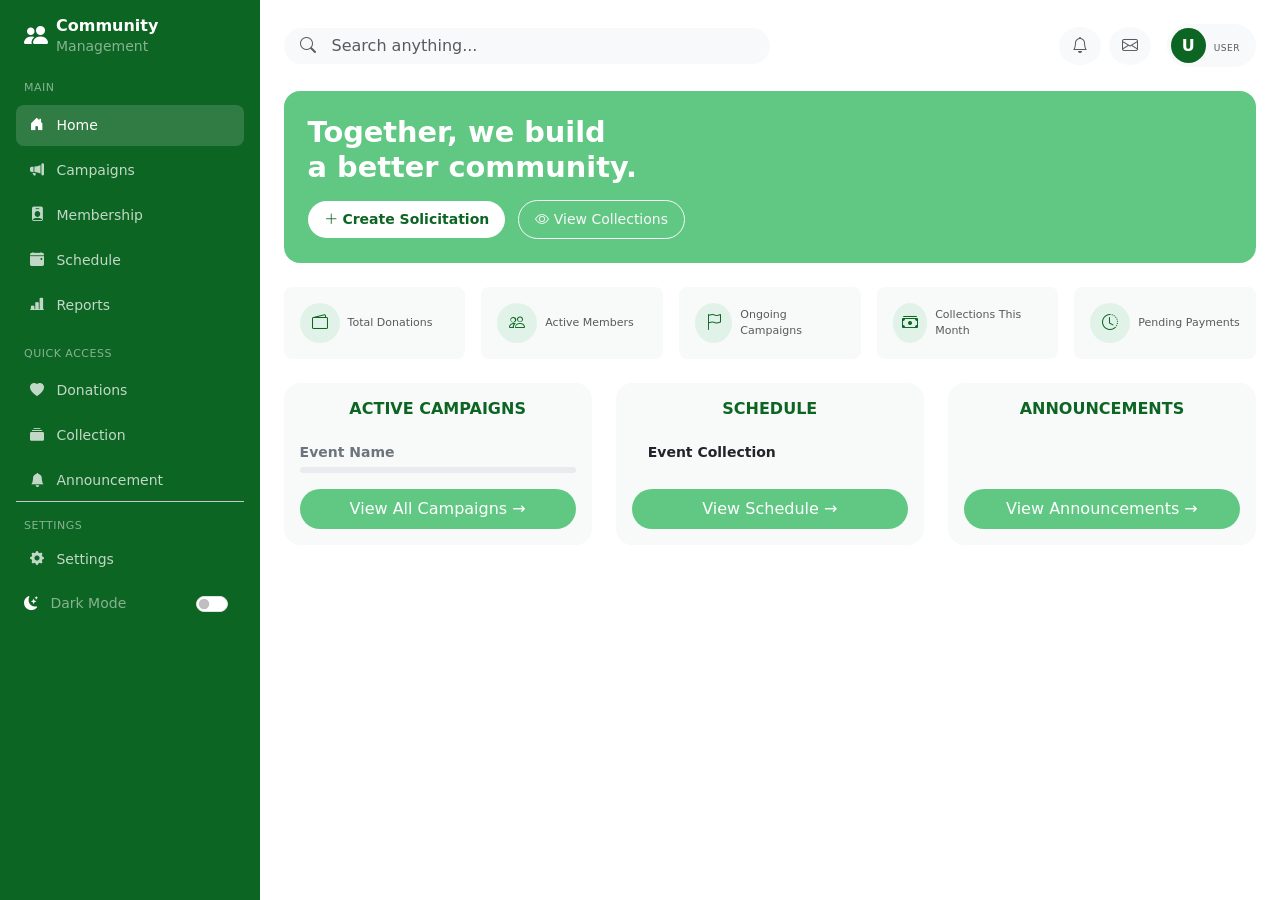
==== index.html @ d24cf19b "Add index.html and index.css" ====
<!DOCTYPE html>
<html lang="en">
<head>
    <meta charset="UTF-8">
    <meta name="viewport" content="width=device-width, initial-scale=1.0">
    <title>Community Management Dashboard</title>
    <link href="https://cdn.jsdelivr.net/npm/bootstrap@5.3.0/dist/css/bootstrap.min.css" rel="stylesheet">
    <link href="https://cdn.jsdelivr.net/npm/bootstrap-icons@1.11.0/font/bootstrap-icons.css" rel="stylesheet">
    <link rel="stylesheet" href="index.css">
</head>
<body>

    <div class="d-flex">
        <aside class="sidebar p-3 text-white">
            <div class="sidebar-logo d-flex align-items-center mb-4 px-2">
                <i class="bi bi-people-fill me-2 fs-4"></i>
                <span class="fw-bold lh-sm">Community <br><small class="fw-normal text-white-50">Management</small></span>
            </div>
            
            <nav class="nav flex-column gap-1">
                <span class="text-uppercase text-white-50 small px-2 mb-1" style="font-size: 11px; letter-spacing: 0.5px;">Main</span>
                <a class="nav-link active" href="#"><i class="bi bi-house-door-fill me-2"></i> Home</a>
                <a class="nav-link" href="#"><i class="bi bi-megaphone-fill me-2"></i> Campaigns</a>
                <a class="nav-link" href="#"><i class="bi bi-person-badge-fill me-2"></i> Membership</a>
                <a class="nav-link" href="#"><i class="bi bi-calendar-event-fill me-2"></i> Schedule</a>
                <a class="nav-link" href="#"><i class="bi bi-bar-chart-line-fill me-2"></i> Reports</a>
                
                <span class="text-uppercase text-white-50 small px-2 mt-3 mb-1" style="font-size: 11px; letter-spacing: 0.5px;">Quick Access</span>
                <a class="nav-link" href="#"><i class="bi bi-heart-fill me-2"></i> Donations</a>
                <a class="nav-link" href="#"><i class="bi bi-collection-fill me-2"></i> Collection</a>
                <a class="nav-link" href="#"><i class="bi bi-bell-fill me-2"></i> Announcement</a>
            </nav>
            <div class="sidebar-footer pt-3 border-top border-secondary-subtle">
                <span class="text-uppercase text-white-50 small px-2 mb-1 d-block" style="font-size: 11px; letter-spacing: 0.5px;">Settings</span>
                
                <a class="nav-link mb-2" href="#"><i class="bi bi-gear-fill me-2"></i> Settings</a>
                
                <div class="d-flex align-items-center justify-content-between px-2 py-1 text-white-50 rounded">
                    <span class="small"><i class="bi bi-moon-stars-fill me-2 text-white"></i> Dark Mode</span>
                    <div class="form-check form-switch mb-0">
                        <input class="form-check-input" type="checkbox" role="switch" id="darkModeToggle">
                    </div>
        </aside>

        <main class="main-content flex-grow-1 p-4">
            
            <header class="d-flex justify-content-between align-items-center mb-4">
                <div class="search-bar position-relative w-50">
                    <i class="bi bi-search position-absolute top-50 start-0 translate-middle-y ms-3 text-muted"></i>
                    <input type="text" class="form-control ps-5 rounded-pill bg-light border-0" placeholder="Search anything...">
                </div>
                <div class="d-flex align-items-center gap-2">
                    
                    <button class="btn btn-light rounded-circle text-muted position-relative">
                        <i class="bi bi-bell"></i>
                        <span id="bell-badge-count" class="position-absolute top-0 start-100 translate-middle badge rounded-pill bg-danger d-none">
                            0
                        </span>
                    </button>
                    
                    <button class="btn btn-light rounded-circle text-muted position-relative me-2">
                        <i class="bi bi-envelope"></i>
                        <span id="envelope-badge-count" class="position-absolute top-0 start-100 translate-middle badge rounded-pill bg-danger d-none">
                            0
                        </span>
                    </button>
                    
                    <div class="user-profile d-flex align-items-center bg-light p-1 pe-3 rounded-pill">
                        
                        <div id="user-avatar-initial" class="user-avatar text-white rounded-circle d-flex align-items-center justify-content-center me-2 fw-bold">U</div>
                        
                        <div>
                            <div id="user-display-name" class="fw-bold lh-1 small text-dark"></div>
                            
                            <small id="user-display-role" class="text-muted text-uppercase" style="font-size: 9px; letter-spacing: 0.5px;">User</small>
                        </div>
                    </div>
                </div>
            </header>

            <section class="hero-banner text-white p-4 rounded-4 mb-4 position-relative">
                <div class="col-md-7 position-relative z-1">
                    <h2 class="fw-bold mb-3 display-6" style="font-size: 1.8rem;">Together, we build <br>a better community.</h2>
                    <button class="btn btn-action-light fw-bold me-2 btn-sm rounded-pill px-3 py-2"><i class="bi bi-plus-lg"></i> Create Solicitation</button>
                    <button class="btn btn-outline-light btn-sm rounded-pill px-3 py-2"><i class="bi bi-eye"></i> View Collections</button>
                </div>
            </section>

            <section class="row row-cols-1 row-cols-sm-2 row-cols-md-3 row-cols-lg-5 g-3 mb-4">
                <div class="col">
                    <div class="card stat-card p-3 border-0 rounded-3">
                        <div class="d-flex align-items-center gap-2">
                            <div class="stat-icon rounded-circle"><i class="bi bi-wallet2"></i></div>
                            <div>
                                <small class="text-muted d-block" style="font-size: 11px;">Total Donations</small>
                                <span class="fw-bold text-dark"></span>
                            </div>
                        </div>
                    </div>
                </div>
                <div class="col">
                    <div class="card stat-card p-3 border-0 rounded-3">
                        <div class="d-flex align-items-center gap-2">
                            <div class="stat-icon rounded-circle"><i class="bi bi-people"></i></div>
                            <div>
                                <small class="text-muted d-block" style="font-size: 11px;">Active Members</small>
                                <span id="stat-active-members" class="fw-bold text-dark"></span>
                            </div>
                        </div>
                    </div>
                </div>
                <div class="col">
                    <div class="card stat-card p-3 border-0 rounded-3">
                        <div class="d-flex align-items-center gap-2">
                            <div class="stat-icon rounded-circle"><i class="bi bi-flag"></i></div>
                            <div>
                                <small class="text-muted d-block" style="font-size: 11px;">Ongoing Campaigns</small>
                                <span id="stat-ongoing-campaign" class="fw-bold text-dark"></span>
                            </div>
                        </div>
                    </div>
                </div>
                <div class="col">
                    <div class="card stat-card p-3 border-0 rounded-3">
                        <div class="d-flex align-items-center gap-2">
                            <div class="stat-icon rounded-circle"><i class="bi bi-cash-stack"></i></div>
                            <div>
                                <small class="text-muted d-block" style="font-size: 11px;">Collections This Month</small>
                                <span id="stat-collections" class="fw-bold text-dark"></span>
                            </div>
                        </div>
                    </div>
                </div>
                <div class="col">
                    <div class="card stat-card p-3 border-0 rounded-3">
                        <div class="d-flex align-items-center gap-2">
                            <div class="stat-icon rounded-circle"><i class="bi bi-clock-history"></i></div>
                            <div>
                                <small class="text-muted d-block" style="font-size: 11px;">Pending Payments</small>
                                <span id="stat-pending" class="fw-bold text-dark"></span>
                            </div>
                        </div>
                    </div>
                </div>
            </section>

            <section class="row g-4">
                <div class="col-lg-4">
                    <div class="card data-card border-0 p-3 rounded-4 h-100">
                        <h6 class="card-section-title fw-bold text-center mb-4">ACTIVE CAMPAIGNS</h6>
                        
                        <div class="mb-3">
                            <div class="d-flex justify-content-between small fw-bold mb-1">
                                <span class="text-secondary">Event Name</span>
                                <span class="brand-text-color"></span>
                            </div>
                            <div class="progress" style="height: 6px;">
                                
                            </div>
                        </div>
                        <button class="btn btn-brand mt-auto w-100 rounded-pill py-2">View All Campaigns &rarr;</button>
                    </div>
                </div>

                <div class="col-lg-4">
                    <div class="card data-card border-0 p-3 rounded-4 h-100">
                        <h6 class="card-section-title fw-bold text-center mb-4">SCHEDULE</h6>
                        
                        <div class="d-flex gap-3 mb-3 align-items-center">
                            <div class="placeholder-box rounded"></div>
                            <div>
                                <div class="fw-bold small text-dark">Event Collection</div>
                                <small class="text-muted d-block"></small>
                            </div>
                        </div>
                        <button class="btn btn-brand mt-auto w-100 rounded-pill py-2">View Schedule &rarr;</button>
                    </div>
                </div>

                <div class="col-lg-4">
                    <div class="card data-card border-0 p-3 rounded-4 h-100">
                        <h6 class="card-section-title fw-bold text-center mb-4">ANNOUNCEMENTS</h6>
                        
                        <div class="d-flex gap-3 mb-3 align-items-center">
                            <div class="placeholder-box rounded"></div>
                            <div>
                                <div class="fw-bold small text-dark"></div>
                                <p class="text-muted mb-0 small"></p>
                            </div>
                        </div>
                        <button class="btn btn-brand mt-auto w-100 rounded-pill py-2">View Announcements &rarr;</button>
                    </div>
                </div>
            </section>

        </main>
    </div>

    <script>
        const darkModeToggle = document.getElementById('darkModeToggle');

        // Function to set the theme state
        function setTheme(theme) {
            if (theme === 'dark') {
                document.documentElement.setAttribute('data-bs-theme', 'dark');
                darkModeToggle.checked = true;
                localStorage.setItem('theme', 'dark');
            } else {
                document.documentElement.setAttribute('data-bs-theme', 'light');
                darkModeToggle.checked = false;
                localStorage.setItem('theme', 'light');
            }
        }

        // Initialize theme based on saved preferences
        if (localStorage.getItem('theme') === 'dark') {
            setTheme('dark');
        } else {
            setTheme('light');
        }

        // Listen for changes on the toggle switch
        darkModeToggle.addEventListener('change', () => {
            if (darkModeToggle.checked) {
                setTheme('dark');
            } else {
                setTheme('light');
            }
        });
    </script>
</body>
</html>
---- index.css ----
:root {
    --sidebar-green: #0d6523;
    --banner-btn-green: #61c884;
    --main-bg-white: #ffffff;
    --card-soft-bg: #f8faf9;
    --text-dark-main: #212529;
}

[data-bs-theme="dark"] {
    --main-bg-white: #121212 !important;
    --card-soft-bg: #1e1e1e !important;
    --text-dark-main: #f8f9fa !important;
}

body {
    background-color: var(--main-bg-white) !important;
    color: var(--text-dark-main) !important;
    font-family: system-ui, -apple-system, sans-serif;
    transition: background-color 0.3s ease, color 0.3s ease;
}


.stat-card, .data-card {
    background-color: var(--card-soft-bg) !important;
    color: var(--text-dark-main) !important;
    border: none;
    transition: background-color 0.3s ease, color 0.3s ease;
}


.stat-card .text-dark, 
.data-card .text-dark,
.user-profile .text-dark {
    color: var(--text-dark-main) !important;
}


.sidebar {
    width: 260px;
    background-color: var(--sidebar-green);
    min-height: 100vh;
    position: sticky;
    top: 0;
}

.sidebar .nav-link {
    color: rgba(255, 255, 255, 0.75);
    border-radius: 8px;
    padding: 10px 14px;
    font-size: 14px;
    text-decoration: none;
    display: block;
}

.sidebar .nav-link:hover, 
.sidebar .nav-link.active {
    color: #ffffff;
    background-color: rgba(255, 255, 255, 0.15);
}

.user-avatar {
    width: 35px;
    height: 35px;
    background-color: var(--sidebar-green);
}

.hero-banner {
    background-color: var(--banner-btn-green);
}

.btn-action-light {
    background-color: #ffffff;
    color: var(--sidebar-green);
    border: none;
}

.btn-brand {
    background-color: var(--banner-btn-green);
    color: white;
    border: none;
}

.stat-icon {
    width: 40px;
    height: 40px;
    background-color: rgba(97, 200, 132, 0.15);
    color: var(--sidebar-green);
    display: flex;
    align-items: center;
    justify-content: center;
}

.card-section-title {
    color: var(--sidebar-green);
}
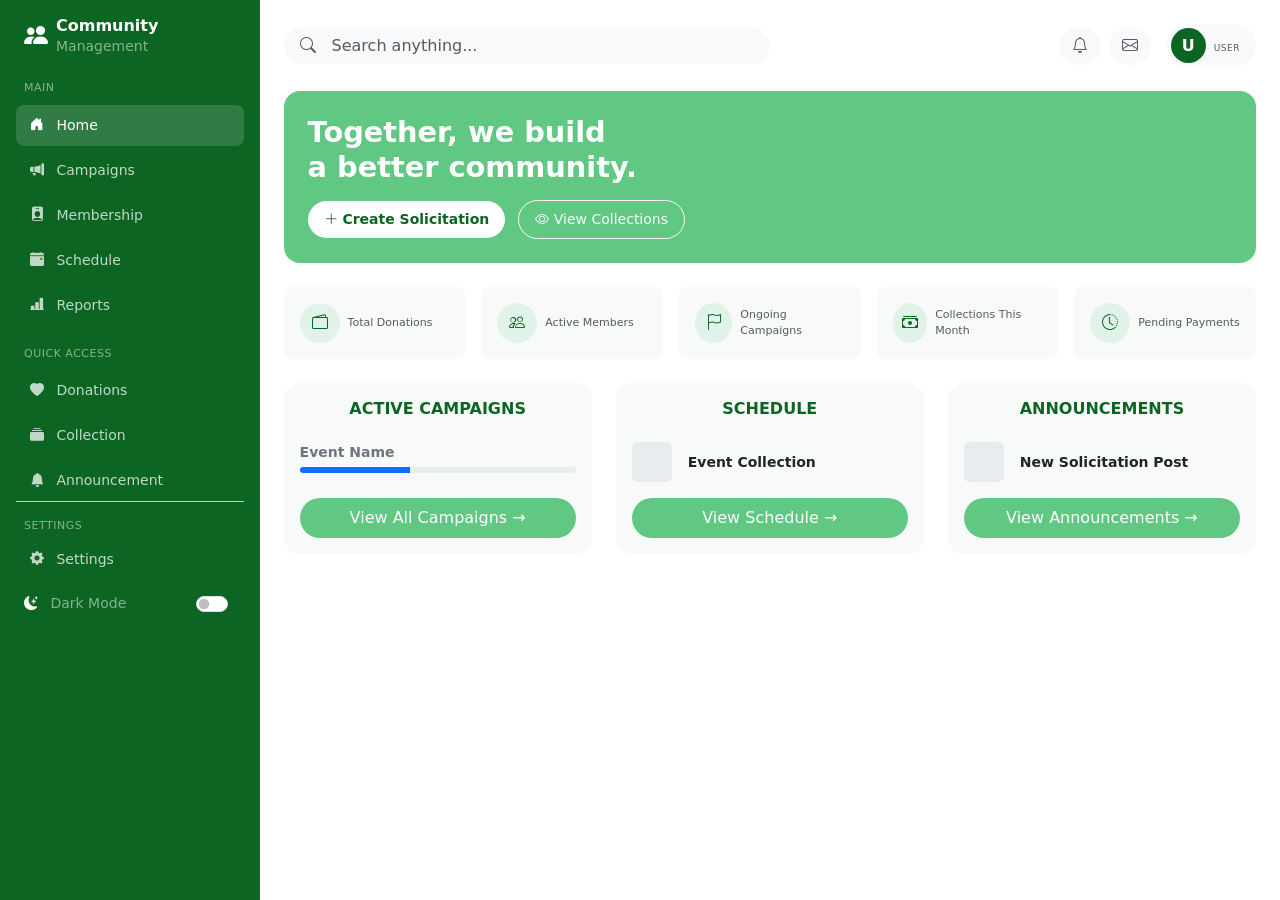
==== commit 89f1aef2: "comments" ====
--- a/index.html
+++ b/index.html
@@ -22,7 +22,7 @@
                 <a class="nav-link active" href="#"><i class="bi bi-house-door-fill me-2"></i> Home</a>
                 <a class="nav-link" href="#"><i class="bi bi-megaphone-fill me-2"></i> Campaigns</a>
                 <a class="nav-link" href="#"><i class="bi bi-person-badge-fill me-2"></i> Membership</a>
-                <a class="nav-link" href="#"><i class="bi bi-calendar-event-fill me-2"></i> Schedule</a>
+                <a class="nav-link" href="#scheduleModal" data-bs-toggle="modal"><i class="bi bi-calendar-event-fill me-2"></i> Schedule</a>
                 <a class="nav-link" href="#"><i class="bi bi-bar-chart-line-fill me-2"></i> Reports</a>
                 
                 <span class="text-uppercase text-white-50 small px-2 mt-3 mb-1" style="font-size: 11px; letter-spacing: 0.5px;">Quick Access</span>
@@ -40,6 +40,8 @@
                     <div class="form-check form-switch mb-0">
                         <input class="form-check-input" type="checkbox" role="switch" id="darkModeToggle">
                     </div>
+                </div>
+            </div>
         </aside>
 
         <main class="main-content flex-grow-1 p-4">
@@ -50,31 +52,25 @@
                     <input type="text" class="form-control ps-5 rounded-pill bg-light border-0" placeholder="Search anything...">
                 </div>
                 <div class="d-flex align-items-center gap-2">
-                    
                     <button class="btn btn-light rounded-circle text-muted position-relative">
                         <i class="bi bi-bell"></i>
-                        <span id="bell-badge-count" class="position-absolute top-0 start-100 translate-middle badge rounded-pill bg-danger d-none">
-                            0
-                        </span>
+                        <span id="bell-badge-count" class="position-absolute top-0 start-100 translate-middle badge rounded-pill bg-danger d-none">0</span>
                     </button>
                     
                     <button class="btn btn-light rounded-circle text-muted position-relative me-2">
                         <i class="bi bi-envelope"></i>
-                        <span id="envelope-badge-count" class="position-absolute top-0 start-100 translate-middle badge rounded-pill bg-danger d-none">
-                            0
-                        </span>
+                        <span id="envelope-badge-count" class="position-absolute top-0 start-100 translate-middle badge rounded-pill bg-danger d-none">0</span>
                     </button>
                     
-                    <div class="user-profile d-flex align-items-center bg-light p-1 pe-3 rounded-pill">
-                        
-                        <div id="user-avatar-initial" class="user-avatar text-white rounded-circle d-flex align-items-center justify-content-center me-2 fw-bold">U</div>
-                        
-                        <div>
-                            <div id="user-display-name" class="fw-bold lh-1 small text-dark"></div>
-                            
-                            <small id="user-display-role" class="text-muted text-uppercase" style="font-size: 9px; letter-spacing: 0.5px;">User</small>
-                        </div>
-                    </div>
+                    <a href="user-dashboard.html" class="user-profile-link text-decoration-none">
+                        <div class="user-profile d-flex align-items-center bg-light p-1 pe-3 rounded-pill">
+                            <div id="user-avatar-initial" class="user-avatar text-white rounded-circle d-flex align-items-center justify-content-center me-2 fw-bold">U</div>
+                            <div>
+                                <div id="user-display-name" class="fw-bold lh-1 small text-dark"></div>
+                                <small id="user-display-role" class="text-muted text-uppercase" style="font-size: 9px; letter-spacing: 0.5px;">User</small>
+                            </div>
+                        </div>
+                    </a>
                 </div>
             </header>
 
@@ -93,7 +89,7 @@
                             <div class="stat-icon rounded-circle"><i class="bi bi-wallet2"></i></div>
                             <div>
                                 <small class="text-muted d-block" style="font-size: 11px;">Total Donations</small>
-                                <span class="fw-bold text-dark"></span>
+                                <span id="total-donations" class="fw-bold text-dark"></span>
                             </div>
                         </div>
                     </div>
@@ -104,7 +100,7 @@
                             <div class="stat-icon rounded-circle"><i class="bi bi-people"></i></div>
                             <div>
                                 <small class="text-muted d-block" style="font-size: 11px;">Active Members</small>
-                                <span id="stat-active-members" class="fw-bold text-dark"></span>
+                                <span id="active-members" class="fw-bold text-dark"></span>
                             </div>
                         </div>
                     </div>
@@ -115,7 +111,7 @@
                             <div class="stat-icon rounded-circle"><i class="bi bi-flag"></i></div>
                             <div>
                                 <small class="text-muted d-block" style="font-size: 11px;">Ongoing Campaigns</small>
-                                <span id="stat-ongoing-campaign" class="fw-bold text-dark"></span>
+                                <span id="ongoing-campaign" class="fw-bold text-dark"></span>
                             </div>
                         </div>
                     </div>
@@ -126,7 +122,7 @@
                             <div class="stat-icon rounded-circle"><i class="bi bi-cash-stack"></i></div>
                             <div>
                                 <small class="text-muted d-block" style="font-size: 11px;">Collections This Month</small>
-                                <span id="stat-collections" class="fw-bold text-dark"></span>
+                                <span id="collections" class="fw-bold text-dark"></span>
                             </div>
                         </div>
                     </div>
@@ -137,7 +133,7 @@
                             <div class="stat-icon rounded-circle"><i class="bi bi-clock-history"></i></div>
                             <div>
                                 <small class="text-muted d-block" style="font-size: 11px;">Pending Payments</small>
-                                <span id="stat-pending" class="fw-bold text-dark"></span>
+                                <span id="pending" class="fw-bold text-dark"></span>
                             </div>
                         </div>
                     </div>
@@ -148,14 +144,13 @@
                 <div class="col-lg-4">
                     <div class="card data-card border-0 p-3 rounded-4 h-100">
                         <h6 class="card-section-title fw-bold text-center mb-4">ACTIVE CAMPAIGNS</h6>
-                        
                         <div class="mb-3">
                             <div class="d-flex justify-content-between small fw-bold mb-1">
                                 <span class="text-secondary">Event Name</span>
                                 <span class="brand-text-color"></span>
                             </div>
                             <div class="progress" style="height: 6px;">
-                                
+                                <div class="progress-bar" role="progressbar" style="width: 40%;" aria-valuenow="40" aria-valuemin="0" aria-valuemax="100"></div>
                             </div>
                         </div>
                         <button class="btn btn-brand mt-auto w-100 rounded-pill py-2">View All Campaigns &rarr;</button>
@@ -165,26 +160,26 @@
                 <div class="col-lg-4">
                     <div class="card data-card border-0 p-3 rounded-4 h-100">
                         <h6 class="card-section-title fw-bold text-center mb-4">SCHEDULE</h6>
-                        
                         <div class="d-flex gap-3 mb-3 align-items-center">
-                            <div class="placeholder-box rounded"></div>
+                            <div class="placeholder-box rounded" style="width: 40px; height: 40px; background-color: #e9ecef;"></div>
                             <div>
                                 <div class="fw-bold small text-dark">Event Collection</div>
                                 <small class="text-muted d-block"></small>
                             </div>
                         </div>
-                        <button class="btn btn-brand mt-auto w-100 rounded-pill py-2">View Schedule &rarr;</button>
+                        <button type="button" class="btn btn-brand mt-auto w-100 rounded-pill py-2" data-bs-toggle="modal" data-bs-target="#scheduleModal">
+                            View Schedule &rarr;
+                        </button>
                     </div>
                 </div>
 
                 <div class="col-lg-4">
                     <div class="card data-card border-0 p-3 rounded-4 h-100">
                         <h6 class="card-section-title fw-bold text-center mb-4">ANNOUNCEMENTS</h6>
-                        
                         <div class="d-flex gap-3 mb-3 align-items-center">
-                            <div class="placeholder-box rounded"></div>
-                            <div>
-                                <div class="fw-bold small text-dark"></div>
+                            <div class="placeholder-box rounded" style="width: 40px; height: 40px; background-color: #e9ecef;"></div>
+                            <div>
+                                <div class="fw-bold small text-dark">New Solicitation Post</div>
                                 <p class="text-muted mb-0 small"></p>
                             </div>
                         </div>
@@ -196,10 +191,30 @@
         </main>
     </div>
 
+    <div class="modal fade" id="scheduleModal" tabindex="-1" aria-labelledby="scheduleModalLabel" aria-hidden="true">
+        <div class="modal-dialog modal-dialog-centered">
+            <div class="modal-content border-0 rounded-4 p-3 shadow bg-white">
+                
+                <div class="modal-header border-0 justify-content-center pt-2 pb-0">
+                    <h5 class="modal-title fw-bold text-success text-center" id="scheduleModalLabel" style="letter-spacing: 1px; color: #43a047 !important;">SCHEDULE</h5>
+                </div>
+                
+                <div class="modal-body py-4" id="scheduleItemsContainer" style="max-height: 400px; overflow-y: auto;">
+                    </div>
+                
+                <div class="modal-footer border-0 p-0">
+                    <button type="button" class="btn text-white w-100 py-2 rounded-3 fw-bold" style="background-color: #43a047; font-size: 13px;" data-bs-dismiss="modal">CLOSE SCHEDULE</button>
+                </div>
+                
+            </div>
+        </div>
+    </div>
+
+    <script src="https://cdn.jsdelivr.net/npm/bootstrap@5.3.0/dist/js/bootstrap.bundle.min.js"></script>
+
     <script>
         const darkModeToggle = document.getElementById('darkModeToggle');
 
-        // Function to set the theme state
         function setTheme(theme) {
             if (theme === 'dark') {
                 document.documentElement.setAttribute('data-bs-theme', 'dark');
@@ -212,20 +227,14 @@
             }
         }
 
-        // Initialize theme based on saved preferences
         if (localStorage.getItem('theme') === 'dark') {
             setTheme('dark');
         } else {
             setTheme('light');
         }
 
-        // Listen for changes on the toggle switch
         darkModeToggle.addEventListener('change', () => {
-            if (darkModeToggle.checked) {
-                setTheme('dark');
-            } else {
-                setTheme('light');
-            }
+            darkModeToggle.checked ? setTheme('dark') : setTheme('light');
         });
     </script>
 </body>
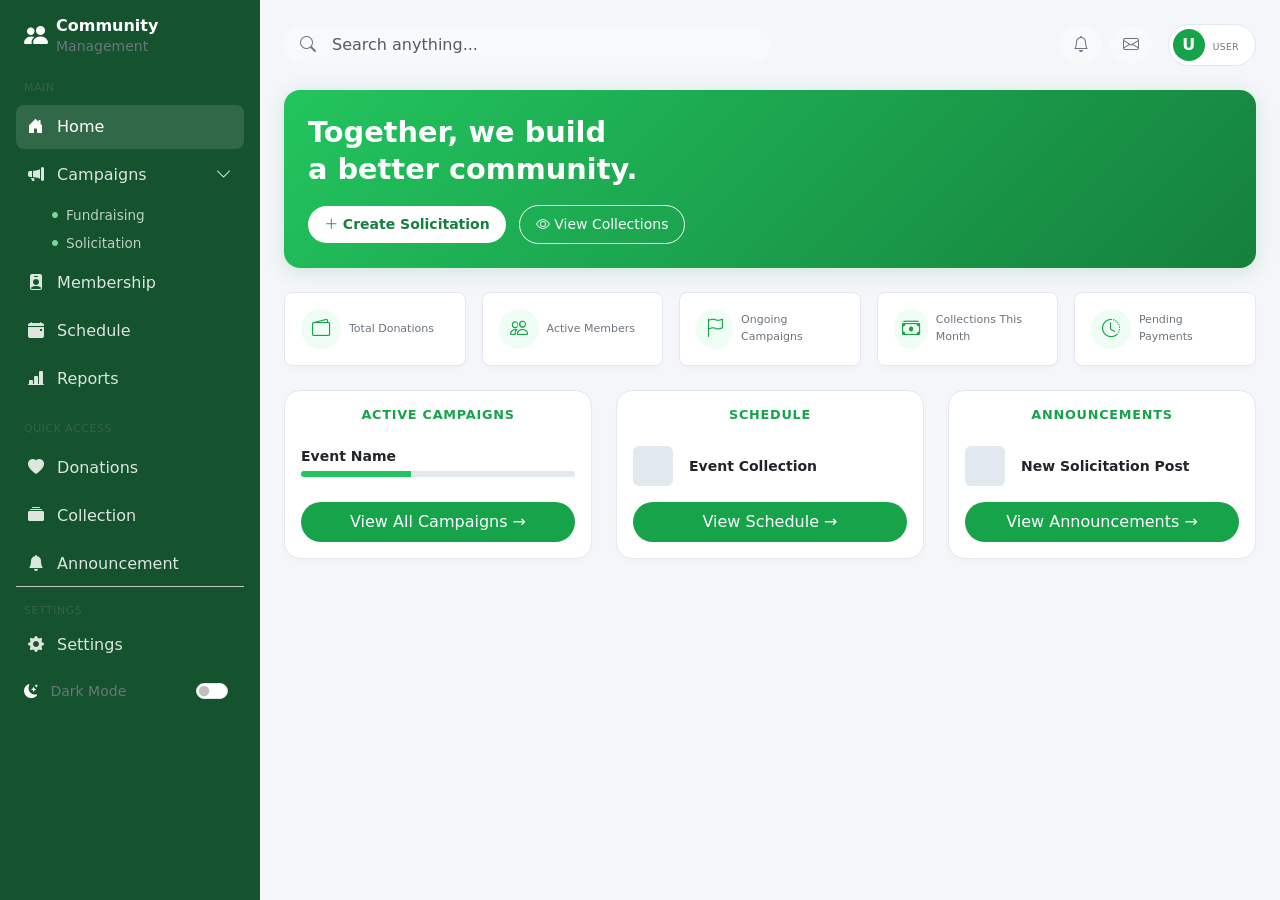
==== commit ace78763: "fixed membership link and added report page" ====
--- a/index.html
+++ b/index.html
@@ -6,7 +6,7 @@
     <title>Community Management Dashboard</title>
     <link href="https://cdn.jsdelivr.net/npm/bootstrap@5.3.0/dist/css/bootstrap.min.css" rel="stylesheet">
     <link href="https://cdn.jsdelivr.net/npm/bootstrap-icons@1.11.0/font/bootstrap-icons.css" rel="stylesheet">
-    <link rel="stylesheet" href="index.css">
+    <link rel="stylesheet" href="style.css">
 </head>
 <body>
 
@@ -18,20 +18,33 @@
             </div>
             
             <nav class="nav flex-column gap-1">
-                <span class="text-uppercase text-white-50 small px-2 mb-1" style="font-size: 11px; letter-spacing: 0.5px;">Main</span>
+                <span class="text-uppercase text-white-50 small px-2 mb-1 sidebar-section-header">Main</span>
                 <a class="nav-link active" href="#"><i class="bi bi-house-door-fill me-2"></i> Home</a>
-                <a class="nav-link" href="#"><i class="bi bi-megaphone-fill me-2"></i> Campaigns</a>
-                <a class="nav-link" href="#"><i class="bi bi-person-badge-fill me-2"></i> Membership</a>
+                
+                <a class="nav-link d-flex justify-content-between align-items-center" href="#campaignsSubmenu" data-bs-toggle="collapse" role="button" aria-expanded="false" aria-controls="campaignsSubmenu">
+                    <span><i class="bi bi-megaphone-fill me-2"></i> Campaigns</span>
+                    <i class="bi bi-chevron-down submenu-chevron"></i>
+                </a>
+                <div class="collapse show nav-submenu flex-column ps-4 gap-1" id="campaignsSubmenu">
+                    <a class="nav-link d-flex align-items-center text-white" href="#">
+                        <i class="bi bi-circle-fill me-2 sub-menu-dot"></i> Fundraising
+                    </a>
+                    <a class="nav-link d-flex align-items-center text-white" href="#">
+                        <i class="bi bi-circle-fill me-2 sub-menu-dot"></i> Solicitation
+                    </a>
+                </div>
+
+                <a class="nav-link" href="membership.html"><i class="bi bi-person-badge-fill me-2"></i> Membership</a>
                 <a class="nav-link" href="#scheduleModal" data-bs-toggle="modal"><i class="bi bi-calendar-event-fill me-2"></i> Schedule</a>
-                <a class="nav-link" href="#"><i class="bi bi-bar-chart-line-fill me-2"></i> Reports</a>
-                
-                <span class="text-uppercase text-white-50 small px-2 mt-3 mb-1" style="font-size: 11px; letter-spacing: 0.5px;">Quick Access</span>
+                <a class="nav-link" href="reports.html"><i class="bi bi-bar-chart-line-fill me-2"></i> Reports</a>
+                
+                <span class="text-uppercase text-white-50 small px-2 mt-3 mb-1 sidebar-section-header">Quick Access</span>
                 <a class="nav-link" href="#"><i class="bi bi-heart-fill me-2"></i> Donations</a>
                 <a class="nav-link" href="#"><i class="bi bi-collection-fill me-2"></i> Collection</a>
                 <a class="nav-link" href="#"><i class="bi bi-bell-fill me-2"></i> Announcement</a>
             </nav>
             <div class="sidebar-footer pt-3 border-top border-secondary-subtle">
-                <span class="text-uppercase text-white-50 small px-2 mb-1 d-block" style="font-size: 11px; letter-spacing: 0.5px;">Settings</span>
+                <span class="text-uppercase text-white-50 small px-2 mb-1 d-block sidebar-section-header">Settings</span>
                 
                 <a class="nav-link mb-2" href="#"><i class="bi bi-gear-fill me-2"></i> Settings</a>
                 
@@ -67,7 +80,7 @@
                             <div id="user-avatar-initial" class="user-avatar text-white rounded-circle d-flex align-items-center justify-content-center me-2 fw-bold">U</div>
                             <div>
                                 <div id="user-display-name" class="fw-bold lh-1 small text-dark"></div>
-                                <small id="user-display-role" class="text-muted text-uppercase" style="font-size: 9px; letter-spacing: 0.5px;">User</small>
+                                <small id="user-display-role" class="text-muted text-uppercase user-role-text">User</small>
                             </div>
                         </div>
                     </a>
@@ -76,7 +89,7 @@
 
             <section class="hero-banner text-white p-4 rounded-4 mb-4 position-relative">
                 <div class="col-md-7 position-relative z-1">
-                    <h2 class="fw-bold mb-3 display-6" style="font-size: 1.8rem;">Together, we build <br>a better community.</h2>
+                    <h2 class="fw-bold mb-3 display-6 hero-heading">Together, we build <br>a better community.</h2>
                     <button class="btn btn-action-light fw-bold me-2 btn-sm rounded-pill px-3 py-2"><i class="bi bi-plus-lg"></i> Create Solicitation</button>
                     <button class="btn btn-outline-light btn-sm rounded-pill px-3 py-2"><i class="bi bi-eye"></i> View Collections</button>
                 </div>
@@ -88,7 +101,7 @@
                         <div class="d-flex align-items-center gap-2">
                             <div class="stat-icon rounded-circle"><i class="bi bi-wallet2"></i></div>
                             <div>
-                                <small class="text-muted d-block" style="font-size: 11px;">Total Donations</small>
+                                <small class="text-muted d-block stat-label">Total Donations</small>
                                 <span id="total-donations" class="fw-bold text-dark"></span>
                             </div>
                         </div>
@@ -99,7 +112,7 @@
                         <div class="d-flex align-items-center gap-2">
                             <div class="stat-icon rounded-circle"><i class="bi bi-people"></i></div>
                             <div>
-                                <small class="text-muted d-block" style="font-size: 11px;">Active Members</small>
+                                <small class="text-muted d-block stat-label">Active Members</small>
                                 <span id="active-members" class="fw-bold text-dark"></span>
                             </div>
                         </div>
@@ -110,7 +123,7 @@
                         <div class="d-flex align-items-center gap-2">
                             <div class="stat-icon rounded-circle"><i class="bi bi-flag"></i></div>
                             <div>
-                                <small class="text-muted d-block" style="font-size: 11px;">Ongoing Campaigns</small>
+                                <small class="text-muted d-block stat-label">Ongoing Campaigns</small>
                                 <span id="ongoing-campaign" class="fw-bold text-dark"></span>
                             </div>
                         </div>
@@ -121,7 +134,7 @@
                         <div class="d-flex align-items-center gap-2">
                             <div class="stat-icon rounded-circle"><i class="bi bi-cash-stack"></i></div>
                             <div>
-                                <small class="text-muted d-block" style="font-size: 11px;">Collections This Month</small>
+                                <small class="text-muted d-block stat-label">Collections This Month</small>
                                 <span id="collections" class="fw-bold text-dark"></span>
                             </div>
                         </div>
@@ -132,7 +145,7 @@
                         <div class="d-flex align-items-center gap-2">
                             <div class="stat-icon rounded-circle"><i class="bi bi-clock-history"></i></div>
                             <div>
-                                <small class="text-muted d-block" style="font-size: 11px;">Pending Payments</small>
+                                <small class="text-muted d-block stat-label">Pending Payments</small>
                                 <span id="pending" class="fw-bold text-dark"></span>
                             </div>
                         </div>
@@ -161,7 +174,7 @@
                     <div class="card data-card border-0 p-3 rounded-4 h-100">
                         <h6 class="card-section-title fw-bold text-center mb-4">SCHEDULE</h6>
                         <div class="d-flex gap-3 mb-3 align-items-center">
-                            <div class="placeholder-box rounded" style="width: 40px; height: 40px; background-color: #e9ecef;"></div>
+                            <div class="placeholder-box rounded"></div>
                             <div>
                                 <div class="fw-bold small text-dark">Event Collection</div>
                                 <small class="text-muted d-block"></small>
@@ -177,7 +190,7 @@
                     <div class="card data-card border-0 p-3 rounded-4 h-100">
                         <h6 class="card-section-title fw-bold text-center mb-4">ANNOUNCEMENTS</h6>
                         <div class="d-flex gap-3 mb-3 align-items-center">
-                            <div class="placeholder-box rounded" style="width: 40px; height: 40px; background-color: #e9ecef;"></div>
+                            <div class="placeholder-box rounded"></div>
                             <div>
                                 <div class="fw-bold small text-dark">New Solicitation Post</div>
                                 <p class="text-muted mb-0 small"></p>
@@ -194,18 +207,14 @@
     <div class="modal fade" id="scheduleModal" tabindex="-1" aria-labelledby="scheduleModalLabel" aria-hidden="true">
         <div class="modal-dialog modal-dialog-centered">
             <div class="modal-content border-0 rounded-4 p-3 shadow bg-white">
-                
                 <div class="modal-header border-0 justify-content-center pt-2 pb-0">
-                    <h5 class="modal-title fw-bold text-success text-center" id="scheduleModalLabel" style="letter-spacing: 1px; color: #43a047 !important;">SCHEDULE</h5>
-                </div>
-                
-                <div class="modal-body py-4" id="scheduleItemsContainer" style="max-height: 400px; overflow-y: auto;">
-                    </div>
-                
+                    <h5 class="modal-title fw-bold text-success text-center modal-custom-title" id="scheduleModalLabel">SCHEDULE</h5>
+                </div>
+                <div class="modal-body py-4 modal-custom-body" id="scheduleItemsContainer">
+                    </div>
                 <div class="modal-footer border-0 p-0">
-                    <button type="button" class="btn text-white w-100 py-2 rounded-3 fw-bold" style="background-color: #43a047; font-size: 13px;" data-bs-dismiss="modal">CLOSE SCHEDULE</button>
-                </div>
-                
+                    <button type="button" class="btn text-white w-100 py-2 rounded-3 fw-bold modal-close-btn" data-bs-dismiss="modal">CLOSE SCHEDULE</button>
+                </div>
             </div>
         </div>
     </div>
--- a/style.css
+++ b/style.css
@@ -0,0 +1,343 @@
+/* ==========================================================================
+   1. Theme Variables (Light Mode Defaults)
+   ========================================================================== */
+:root, [data-bs-theme="light"] {
+    --bg-main: #f4f6f9;
+    --text-color: #212529;
+    --text-muted-custom: #6c757d;
+    --sidebar-green: #14532d;       
+    --card-bg: #ffffff;
+    --border-color: #e2e8f0;
+    --stat-icon-bg: #f0fdf4;
+    --stat-icon-color: #16a34a;
+    --placeholder-bg: #e2e8f0;
+    --user-profile-bg: #ffffff;
+}
+
+/* ==========================================================================
+   2. Dark Mode Overrides (Triggered by your JS switch)
+   ========================================================================== */
+[data-bs-theme="dark"] {
+    --bg-main: #121214;            
+    --text-color: #f8fafc;
+    --text-muted-custom: #94a3b8;
+    --sidebar-green: #064e3b;       
+    --card-bg: #1e1e24;            
+    --border-color: #2d2d34;
+    --stat-icon-bg: #064e3b;
+    --stat-icon-color: #4ade80;
+    --placeholder-bg: #2d2d34;
+    --user-profile-bg: #1e1e24;
+}
+
+/* ==========================================================================
+   3. Global Layout Rules
+   ========================================================================== */
+body {
+    background-color: var(--bg-main) !important;
+    color: var(--text-color) !important;
+    font-family: 'Segoe UI', system-ui, -apple-system, sans-serif;
+    min-height: 100vh;
+    margin: 0;
+}
+
+.text-dark, .text-secondary {
+    color: var(--text-color) !important;
+}
+.text-muted, .text-white-50 {
+    color: var(--text-muted-custom) !important;
+}
+
+/* ==========================================================================
+   4. Sidebar Component Styles
+   ========================================================================== */
+.sidebar {
+    width: 260px;
+    min-width: 260px;
+    min-height: 100vh;
+    background-color: var(--sidebar-green) !important;
+    box-shadow: 2px 0 12px rgba(0, 0, 0, 0.15);
+    display: flex;
+    flex-direction: column;
+}
+
+.sidebar-section-header {
+    font-size: 11px; 
+    letter-spacing: 0.5px;
+    color: var(--text-color);
+    opacity: 0.4;
+}
+
+.sidebar .nav-link {
+    color: rgba(255, 255, 255, 0.85) !important;
+    border-radius: 8px;
+    padding: 10px 12px;
+    transition: all 0.2s ease;
+}
+
+.sidebar .nav-link:hover, 
+.sidebar .nav-link.active {
+    color: #ffffff !important;
+    background-color: rgba(255, 255, 255, 0.12) !important;
+}
+
+.sidebar .nav-submenu .nav-link {
+    font-size: 0.85rem;
+    padding-top: 0.25rem;
+    padding-bottom: 0.25rem;
+    opacity: 0.85;
+}
+
+.sidebar .nav-submenu .nav-link:hover {
+    opacity: 1;
+    background: rgba(255, 255, 255, 0.05);
+}
+
+.sub-menu-dot {
+    font-size: 6px;
+    color: #86efac !important;
+}
+
+.submenu-chevron {
+    transition: transform 0.2s ease;
+}
+
+.nav-link[aria-expanded="true"] .submenu-chevron {
+    transform: rotate(180deg);
+}
+
+/* ==========================================================================
+   5. Workspace, Cards, and Elements Layout
+   ========================================================================== */
+.main-content {
+    background-color: var(--bg-main);
+    min-height: 100vh;
+    width: 100%;
+}
+
+.user-profile {
+    background-color: var(--user-profile-bg) !important;
+    border: 1px solid var(--border-color) !important;
+}
+
+.user-avatar {
+    width: 32px;
+    height: 32px;
+    background-color: #16a34a;
+}
+
+.user-role-text {
+    font-size: 9px; 
+    letter-spacing: 0.5px;
+}
+
+.hero-banner {
+    background: linear-gradient(135deg, #22c55e, #15803d) !important;
+    border: none;
+    box-shadow: 0 4px 20px rgba(21, 128, 61, 0.15);
+}
+
+.hero-heading {
+    font-size: 1.8rem;
+    line-height: 1.3;
+    color: #ffffff !important;
+}
+
+.btn-action-light {
+    background-color: #ffffff !important;
+    color: #15803d !important;
+    border: none;
+}
+
+.btn-action-light:hover {
+    background-color: #f0fdf4 !important;
+}
+
+/* Info Cards Data Panels */
+.stat-card, .data-card {
+    background-color: var(--card-bg) !important;
+    color: var(--text-color) !important;
+    border: 1px solid var(--border-color) !important;
+    box-shadow: 0 4px 6px -1px rgba(0, 0, 0, 0.02);
+}
+
+.stat-label {
+    font-size: 11px;
+}
+
+.stat-icon {
+    width: 40px;
+    height: 40px;
+    background-color: var(--stat-icon-bg) !important;
+    color: var(--stat-icon-color) !important;
+    display: flex;
+    align-items: center;
+    justify-content: center;
+    font-size: 1.15rem;
+}
+
+.card-section-title {
+    color: var(--stat-icon-color) !important;
+    font-size: 0.8rem;
+    letter-spacing: 0.75px;
+}
+
+.placeholder-box {
+    width: 40px; 
+    height: 40px; 
+    background-color: var(--placeholder-bg);
+}
+
+.btn-brand {
+    background-color: #16a34a !important;
+    color: #ffffff !important;
+    border: none;
+}
+
+.btn-brand:hover {
+    background-color: #15803d !important;
+}
+
+.progress {
+    background-color: var(--placeholder-bg) !important;
+}
+
+.progress-bar {
+    background-color: #22c55e !important;
+}
+
+/* ==========================================================================
+   6. Modals UI Element
+   ========================================================================== */
+.modal-content {
+    background-color: var(--card-bg) !important;
+    color: var(--text-color) !important;
+    border: 1px solid var(--border-color) !important;
+}
+
+.modal-custom-title {
+    letter-spacing: 1px; 
+    color: #43a047 !important;
+}
+
+.modal-custom-body {
+    max-height: 400px; 
+    overflow-y: auto;
+}
+
+.modal-close-btn {
+    background-color: #43a047; 
+    font-size: 13px;
+    border: none;
+}
+
+/* ==========================================================================
+   Membership Page Components
+   ========================================================================== */
+.membership-banner {
+    background: linear-gradient(135deg, #bbf7d0, #f0fdf4) !important;
+    border: 1px solid #d1fae5;
+}
+
+[data-bs-theme="dark"] .membership-banner {
+    background: linear-gradient(135deg, #064e3b, #022c22) !important;
+    border: 1px solid #065f46;
+}
+
+.membership-banner .banner-title {
+    color: #14532d !important;
+}
+
+.membership-banner .banner-sub {
+    color: #166534 !important;
+}
+
+[data-bs-theme="dark"] .membership-banner .banner-title,
+[data-bs-theme="dark"] .membership-banner .banner-sub {
+    color: #f8fafc !important;
+}
+
+.nav-tabs-custom .nav-link {
+    color: var(--text-color) !important;
+    border: none;
+    border-bottom: 2px solid transparent;
+    font-weight: 600;
+    padding: 0.5rem 1rem;
+    opacity: 0.7;
+}
+
+.nav-tabs-custom .nav-link.active {
+    background: none !important;
+    border-bottom: 2px solid #16a34a !important;
+    opacity: 1 !important;
+}
+
+
+.chart-container {
+    min-height: 220px;
+    position: relative;
+}
+
+
+.member-avatar-badge {
+    width: 36px;
+    height: 36px;
+    background-color: #22c55e;
+    color: #ffffff;
+    font-weight: bold;
+    font-size: 0.85rem;
+}
+
+/* ==========================================================================
+   Reports Page Specific Components
+   ========================================================================== */
+.reports-banner {
+    background: linear-gradient(135deg, #22c55e, #16a34a) !important;
+    border: none;
+    box-shadow: 0 4px 15px rgba(22, 163, 74, 0.15);
+}
+
+.reports-banner h4 {
+    color: #ffffff !important;
+    font-size: 1.75rem;
+    letter-spacing: -0.5px;
+}
+
+.chart-box-large {
+    min-height: 280px;
+    background-color: rgba(0, 0, 0, 0.02);
+    border: 1px dashed var(--border-color);
+}
+
+[data-bs-theme="dark"] .chart-box-large {
+    background-color: rgba(255, 255, 255, 0.02);
+}
+
+.mini-report-card {
+    border-left: 4px solid #16a34a !important;
+}
+
+.download-tool-row {
+    background-color: var(--bg-main);
+    border: 1px solid var(--border-color);
+    border-radius: 8px;
+    padding: 10px 14px;
+    transition: transform 0.2s ease, background-color 0.2s ease;
+}
+
+.download-tool-row:hover {
+    background-color: var(--border-color);
+    transform: translateX(3px);
+}
+
+.table-analytics {
+    font-size: 0.85rem;
+    vertical-align: middle;
+}
+
+.table-analytics th {
+    font-size: 0.75rem;
+    letter-spacing: 0.5px;
+    color: var(--text-muted-custom);
+    text-uppercase;
+}
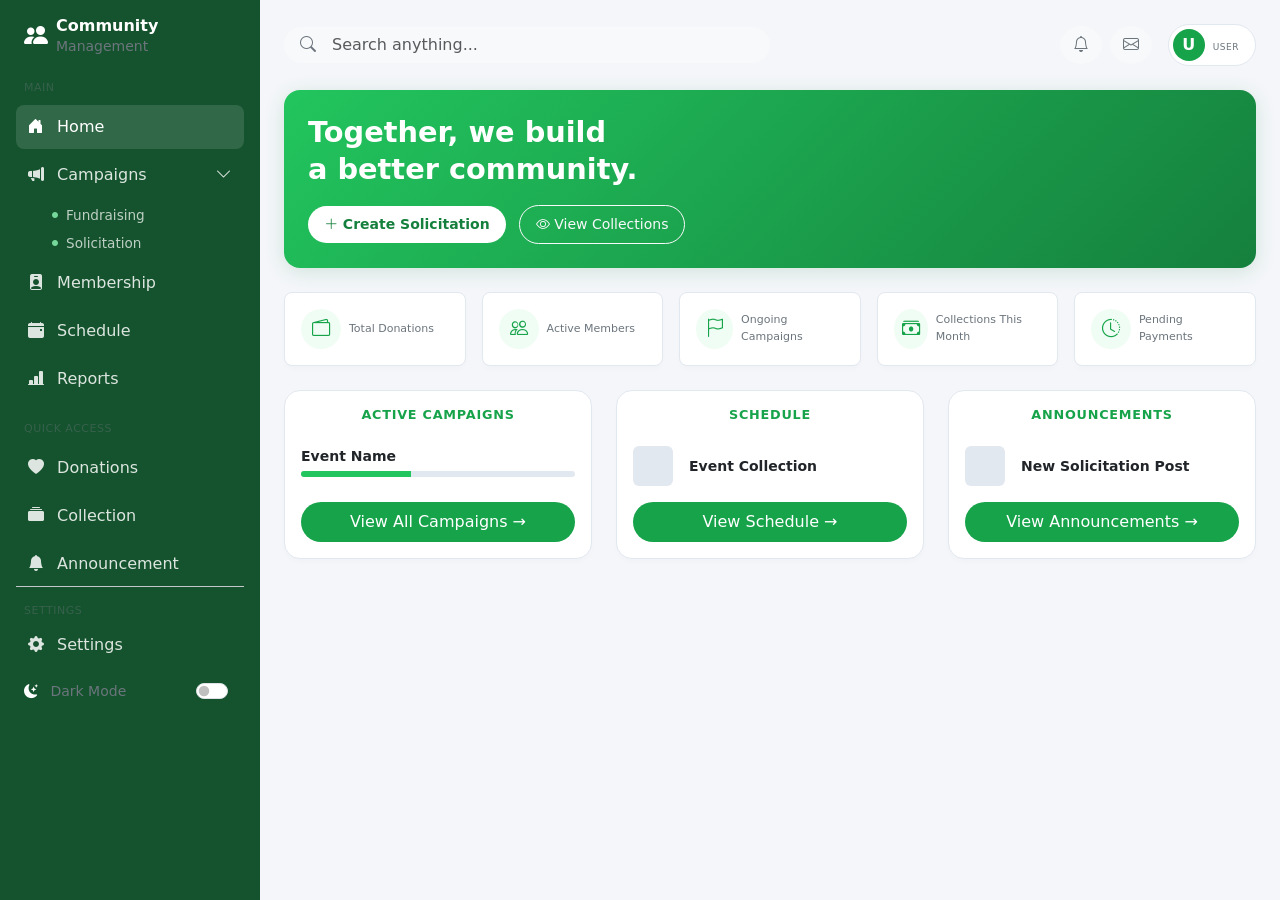
==== commit d36fc47d: "added other solicitations, fundraising, create-solicitation page. Updated and fixed codes." ====
--- a/index.html
+++ b/index.html
@@ -26,10 +26,10 @@
                     <i class="bi bi-chevron-down submenu-chevron"></i>
                 </a>
                 <div class="collapse show nav-submenu flex-column ps-4 gap-1" id="campaignsSubmenu">
-                    <a class="nav-link d-flex align-items-center text-white" href="#">
+                    <a class="nav-link d-flex align-items-center text-white" href="fundraising.html">
                         <i class="bi bi-circle-fill me-2 sub-menu-dot"></i> Fundraising
                     </a>
-                    <a class="nav-link d-flex align-items-center text-white" href="#">
+                    <a class="nav-link d-flex align-items-center text-white" href="solicitations.html">
                         <i class="bi bi-circle-fill me-2 sub-menu-dot"></i> Solicitation
                     </a>
                 </div>
@@ -39,9 +39,9 @@
                 <a class="nav-link" href="reports.html"><i class="bi bi-bar-chart-line-fill me-2"></i> Reports</a>
                 
                 <span class="text-uppercase text-white-50 small px-2 mt-3 mb-1 sidebar-section-header">Quick Access</span>
-                <a class="nav-link" href="#"><i class="bi bi-heart-fill me-2"></i> Donations</a>
-                <a class="nav-link" href="#"><i class="bi bi-collection-fill me-2"></i> Collection</a>
-                <a class="nav-link" href="#"><i class="bi bi-bell-fill me-2"></i> Announcement</a>
+                <a class="nav-link" href="donations.html"><i class="bi bi-heart-fill me-2"></i> Donations</a>
+                <a class="nav-link" href="collections.html"><i class="bi bi-collection-fill me-2"></i> Collection</a>
+                <a class="nav-link" href="announcement.html"><i class="bi bi-bell-fill me-2"></i> Announcement</a>
             </nav>
             <div class="sidebar-footer pt-3 border-top border-secondary-subtle">
                 <span class="text-uppercase text-white-50 small px-2 mb-1 d-block sidebar-section-header">Settings</span>
@@ -90,8 +90,12 @@
             <section class="hero-banner text-white p-4 rounded-4 mb-4 position-relative">
                 <div class="col-md-7 position-relative z-1">
                     <h2 class="fw-bold mb-3 display-6 hero-heading">Together, we build <br>a better community.</h2>
-                    <button class="btn btn-action-light fw-bold me-2 btn-sm rounded-pill px-3 py-2"><i class="bi bi-plus-lg"></i> Create Solicitation</button>
-                    <button class="btn btn-outline-light btn-sm rounded-pill px-3 py-2"><i class="bi bi-eye"></i> View Collections</button>
+                    <a href="create_solicitation.html" class="btn btn-action-light fw-bold me-2 btn-sm rounded-pill px-3 py-2 text-decoration-none inline-flex align-items-center">
+                        <i class="bi bi-plus-lg"></i> Create Solicitation
+                    </a>
+                    <a href="collections.html" class="btn btn-outline-light btn-sm rounded-pill px-3 py-2 text-decoration-none inline-flex align-items-center">
+                        <i class="bi bi-eye"></i> View Collections
+                    </a>
                 </div>
             </section>
 
@@ -166,7 +170,9 @@
                                 <div class="progress-bar" role="progressbar" style="width: 40%;" aria-valuenow="40" aria-valuemin="0" aria-valuemax="100"></div>
                             </div>
                         </div>
-                        <button class="btn btn-brand mt-auto w-100 rounded-pill py-2">View All Campaigns &rarr;</button>
+                        <a href="fundraising.html" class="btn btn-brand mt-auto w-100 rounded-pill py-2 text-decoration-none d-flex align-items-center justify-content-center">
+                            View All Campaigns &rarr;
+                        </a>
                     </div>
                 </div>
 
@@ -196,7 +202,9 @@
                                 <p class="text-muted mb-0 small"></p>
                             </div>
                         </div>
-                        <button class="btn btn-brand mt-auto w-100 rounded-pill py-2">View Announcements &rarr;</button>
+                        <a href="announcement.html" class="btn btn-brand mt-auto w-100 rounded-pill py-2 text-decoration-none d-flex align-items-center justify-content-center">
+                            View Announcements &rarr;
+                        </a>
                     </div>
                 </div>
             </section>
--- a/style.css
+++ b/style.css
@@ -1,5 +1,5 @@
 /* ==========================================================================
-   1. Theme Variables (Light Mode Defaults)
+   1. Theme Variables (Light Mode Defaults & System Rules)
    ========================================================================== */
 :root, [data-bs-theme="light"] {
     --bg-main: #f4f6f9;
@@ -12,12 +12,31 @@
     --stat-icon-color: #16a34a;
     --placeholder-bg: #e2e8f0;
     --user-profile-bg: #ffffff;
-}
-
-/* ==========================================================================
-   2. Dark Mode Overrides (Triggered by your JS switch)
-   ========================================================================== */
-[data-bs-theme="dark"] {
+    
+    /* Consolidated Layout Mapping Syncs */
+    --main-workspace-bg: #f8f9fa;
+    --dynamic-card-bg: #ffffff;
+    --dynamic-text-main: #212529;
+    --dynamic-text-muted: #6c757d;
+    --dynamic-input-bg: #ffffff;
+    --dynamic-input-addon: #f8f9fa;
+    --dynamic-input-border: #dee2e6;
+    --dynamic-outline-btn-border: #6c757d;
+    --dynamic-outline-btn-text: #6c757d;
+    --dynamic-upload-zone: #f8f9fa;
+    --btn-action-add-item-bg: #f8f9fa;
+    --btn-action-add-item-color: #198754;
+    
+    /* Modal Theme Map */
+    --dynamic-modal-bg: #ffffff;
+    --dynamic-modal-text: #212529;
+    --dynamic-modal-close-filter: none;
+}
+
+/* ==========================================================================
+   2. Dark Mode Overrides (Consolidated Theme Matrix)
+   ========================================================================== */
+[data-bs-theme="dark"], .dark-mode {
     --bg-main: #121214;            
     --text-color: #f8fafc;
     --text-muted-custom: #94a3b8;
@@ -28,10 +47,29 @@
     --stat-icon-color: #4ade80;
     --placeholder-bg: #2d2d34;
     --user-profile-bg: #1e1e24;
-}
-
-/* ==========================================================================
-   3. Global Layout Rules
+
+    /* Theme Variable Mapping Swaps Override Hooks */
+    --main-workspace-bg: #121212;
+    --dynamic-card-bg: #1e1e1e;
+    --dynamic-text-main: #f8f9fa;
+    --dynamic-text-muted: #a0a0a0;
+    --dynamic-input-bg: #2b2b2b;
+    --dynamic-input-addon: #333333;
+    --dynamic-input-border: #3d3d3d;
+    --dynamic-outline-btn-border: #4d4d4d;
+    --dynamic-outline-btn-text: #a0a0a0;
+    --dynamic-upload-zone: #252525;
+    --btn-action-add-item-bg: #2b2b2b;
+    --btn-action-add-item-color: #2ea44f;
+
+    /* Modal Theme Map Dark */
+    --dynamic-modal-bg: #1e1e1e;
+    --dynamic-modal-text: #f8f9fa;
+    --dynamic-modal-close-filter: invert(1) grayscale(1) brightness(2);
+}
+
+/* ==========================================================================
+   3. Global Layout & Utility Classes
    ========================================================================== */
 body {
     background-color: var(--bg-main) !important;
@@ -41,15 +79,39 @@
     margin: 0;
 }
 
-.text-dark, .text-secondary {
-    color: var(--text-color) !important;
-}
-.text-muted, .text-white-50 {
-    color: var(--text-muted-custom) !important;
-}
-
-/* ==========================================================================
-   4. Sidebar Component Styles
+.text-dark, .text-secondary { color: var(--text-color) !important; }
+.text-muted, .text-white-50 { color: var(--text-muted-custom) !important; }
+.cursor-pointer { cursor: pointer !important; }
+.border-dashed { border-style: dashed !important; }
+.x-small { font-size: 10px !important; text-uppercase: uppercase; }
+
+/* Uniform Graphic Line Clamps */
+.text-line-clamp-2 {
+    display: -webkit-box;
+    -webkit-line-clamp: 2;
+    -webkit-box-orient: vertical;  
+    overflow: hidden;
+}
+.text-line-clamp-3 {
+    display: -webkit-box;
+    -webkit-line-clamp: 3;
+    -webkit-box-orient: vertical;  
+    overflow: hidden;
+}
+
+/* Base Theme Class Hook Architectures */
+.main-workspace-bg { background-color: var(--main-workspace-bg) !important; min-height: 100vh; }
+.dynamic-card-bg { background-color: var(--dynamic-card-bg); border: 1px solid var(--border-color); }
+.dynamic-text-main { color: var(--dynamic-text-main); }
+.dynamic-text-muted { color: var(--dynamic-text-muted); }
+.dynamic-input-bg { background-color: var(--dynamic-input-bg); color: var(--dynamic-text-main); border: 1px solid var(--dynamic-input-border); }
+.dynamic-input-addon { background-color: var(--dynamic-input-addon); color: var(--dynamic-text-main); border: 1px solid var(--dynamic-input-border); }
+.dynamic-outline-btn { border-color: var(--dynamic-outline-btn-border); color: var(--dynamic-outline-btn-text); }
+.dynamic-upload-zone { background-color: var(--dynamic-upload-zone); }
+.btn-action-add-item { background-color: var(--btn-action-add-item-bg); color: var(--btn-action-add-item-color); border: 1px dashed var(--btn-action-add-item-color); }
+
+/* ==========================================================================
+   4. Navigation & Sidebar Component
    ========================================================================== */
 .sidebar {
     width: 260px;
@@ -98,16 +160,11 @@
     color: #86efac !important;
 }
 
-.submenu-chevron {
-    transition: transform 0.2s ease;
-}
-
-.nav-link[aria-expanded="true"] .submenu-chevron {
-    transform: rotate(180deg);
-}
-
-/* ==========================================================================
-   5. Workspace, Cards, and Elements Layout
+.submenu-chevron { transition: transform 0.2s ease; }
+.nav-link[aria-expanded="true"] .submenu-chevron { transform: rotate(180deg); }
+
+/* ==========================================================================
+   5. Dashboard Layout Panels, Cards, & Elements
    ========================================================================== */
 .main-content {
     background-color: var(--bg-main);
@@ -120,16 +177,8 @@
     border: 1px solid var(--border-color) !important;
 }
 
-.user-avatar {
-    width: 32px;
-    height: 32px;
-    background-color: #16a34a;
-}
-
-.user-role-text {
-    font-size: 9px; 
-    letter-spacing: 0.5px;
-}
+.user-avatar { width: 32px; height: 32px; background-color: #16a34a; }
+.user-role-text { font-size: 9px; letter-spacing: 0.5px; }
 
 .hero-banner {
     background: linear-gradient(135deg, #22c55e, #15803d) !important;
@@ -137,35 +186,24 @@
     box-shadow: 0 4px 20px rgba(21, 128, 61, 0.15);
 }
 
-.hero-heading {
-    font-size: 1.8rem;
-    line-height: 1.3;
-    color: #ffffff !important;
-}
-
-.btn-action-light {
-    background-color: #ffffff !important;
-    color: #15803d !important;
-    border: none;
-}
-
-.btn-action-light:hover {
-    background-color: #f0fdf4 !important;
-}
-
-/* Info Cards Data Panels */
-.stat-card, .data-card {
+.hero-heading { font-size: 1.8rem; line-height: 1.3; color: #ffffff !important; }
+.btn-action-light { background-color: #ffffff !important; color: #15803d !important; border: none; }
+.btn-action-light:hover { background-color: #f0fdf4 !important; }
+
+/* Info Data Cards */
+.stat-card, .data-card, .metric-card {
     background-color: var(--card-bg) !important;
     color: var(--text-color) !important;
     border: 1px solid var(--border-color) !important;
     box-shadow: 0 4px 6px -1px rgba(0, 0, 0, 0.02);
-}
-
-.stat-label {
-    font-size: 11px;
-}
-
-.stat-icon {
+    border-radius: 1rem;
+}
+
+.stat-label { font-size: 11px; }
+.placeholder-box { width: 40px; height: 40px; background-color: var(--placeholder-bg); }
+.card-section-title { color: var(--stat-icon-color) !important; font-size: 0.8rem; letter-spacing: 0.75px; }
+
+.stat-icon, .metric-icon-box {
     width: 40px;
     height: 40px;
     background-color: var(--stat-icon-bg) !important;
@@ -174,170 +212,198 @@
     align-items: center;
     justify-content: center;
     font-size: 1.15rem;
-}
-
-.card-section-title {
-    color: var(--stat-icon-color) !important;
-    font-size: 0.8rem;
-    letter-spacing: 0.75px;
-}
-
-.placeholder-box {
-    width: 40px; 
-    height: 40px; 
-    background-color: var(--placeholder-bg);
-}
-
-.btn-brand {
-    background-color: #16a34a !important;
+    border-radius: 0.5rem;
+}
+
+.btn-brand { background-color: #16a34a !important; color: #ffffff !important; border: none; }
+.btn-brand:hover { background-color: #15803d !important; }
+.progress { background-color: var(--placeholder-bg) !important; }
+.progress-bar { background-color: #22c55e !important; }
+
+/* ==========================================================================
+   6. Core Framework Overrides (Forms & Tables)
+   ========================================================================== */
+.btn-check:checked + .btn-outline-secondary {
+    background-color: #198754 !important;
+    border-color: #198754 !important;
     color: #ffffff !important;
-    border: none;
-}
-
-.btn-brand:hover {
-    background-color: #15803d !important;
-}
-
-.progress {
-    background-color: var(--placeholder-bg) !important;
-}
-
-.progress-bar {
-    background-color: #22c55e !important;
-}
-
-/* ==========================================================================
-   6. Modals UI Element
-   ========================================================================== */
-.modal-content {
+    box-shadow: 0 4px 10px rgba(25, 135, 84, 0.15);
+}
+
+#drop-zone-container { transition: all 0.2s ease-in-out; }
+#drop-zone-container:hover {
+    border-color: #198754 !important;
+    background-color: rgba(25, 135, 84, 0.02) !important;
+}
+[data-bs-theme="dark"] #drop-zone-container:hover,
+.dark-mode #drop-zone-container:hover {
+    background-color: rgba(25, 135, 84, 0.08) !important;
+}
+
+.table-analytics, .table-donations { font-size: 0.85rem; vertical-align: middle; }
+.table-analytics th { font-size: 0.75rem; letter-spacing: 0.5px; color: var(--text-muted-custom); text-uppercase: uppercase; }
+.table-donations th { background-color: var(--placeholder-bg) !important; color: var(--text-color) !important; font-weight: 600; font-size: 0.8rem; text-uppercase: uppercase; letter-spacing: 0.5px; }
+
+.hover-table-analytics tbody tr { transition: background-color 0.2s ease; }
+.hover-table-analytics tbody tr:hover { background-color: rgba(0, 0, 0, 0.015); }
+
+/* ==========================================================================
+   7. Specific Feature Page Modules
+   ========================================================================== */
+
+/* Membership Page Rules */
+.membership-banner { background: linear-gradient(135deg, #bbf7d0, #f0fdf4) !important; border: 1px solid #d1fae5; }
+.membership-banner .banner-title { color: #14532d !important; }
+.membership-banner .banner-sub { color: #166534 !important; }
+
+[data-bs-theme="dark"] .membership-banner,
+.dark-mode .membership-banner { background: linear-gradient(135deg, #064e3b, #022c22) !important; border: 1px solid #065f46; }
+[data-bs-theme="dark"] .membership-banner .banner-title,
+[data-bs-theme="dark"] .membership-banner .banner-sub,
+.dark-mode .membership-banner .banner-title,
+.dark-mode .membership-banner .banner-sub { color: #f8fafc !important; }
+
+.nav-tabs-custom .nav-link { color: var(--text-color) !important; border: none; border-bottom: 2px solid transparent; font-weight: 600; padding: 0.5rem 1rem; opacity: 0.7; }
+.nav-tabs-custom .nav-link.active { background: none !important; border-bottom: 2px solid #16a34a !important; opacity: 1 !important; }
+.chart-container { min-height: 220px; position: relative; }
+.member-avatar-badge { width: 36px; height: 36px; background-color: #22c55e; color: #ffffff; font-weight: bold; font-size: 0.85rem; }
+
+/* Reports Page Rules */
+.reports-banner { background: linear-gradient(135deg, #22c55e, #16a34a) !important; border: none; box-shadow: 0 4px 15px rgba(22, 163, 74, 0.15); }
+.reports-banner h4 { color: #ffffff !important; font-size: 1.75rem; letter-spacing: -0.5px; }
+.chart-box-large { min-height: 280px; background-color: rgba(0, 0, 0, 0.02); border: 1px dashed var(--border-color); }
+[data-bs-theme="dark"] .chart-box-large, .dark-mode .chart-box-large { background-color: rgba(255, 255, 255, 0.02); }
+.mini-report-card { border-left: 4px solid #16a34a !important; }
+.download-tool-row { background-color: var(--bg-main); border: 1px solid var(--border-color); border-radius: 8px; padding: 10px 14px; transition: transform 0.2s ease, background-color 0.2s ease; }
+.download-tool-row:hover { background-color: var(--border-color); transform: translateX(3px); }
+
+/* Donations & Collections System */
+.badge-status { font-size: 0.75rem; font-weight: 600; padding: 6px 12px; border-radius: 6px; display: inline-block; }
+.badge-status-confirmed { background-color: #d1fae5 !important; color: #065f46 !important; }
+.badge-status-pending { background-color: #fef3c7 !important; color: #92400e !important; }
+
+[data-bs-theme="dark"] .badge-status-confirmed, .dark-mode .badge-status-confirmed { background-color: #064e3b !important; color: #a7f3d0 !important; }
+[data-bs-theme="dark"] .badge-status-pending, .dark-mode .badge-status-pending { background-color: #78350f !important; color: #fde68a !important; }
+
+.top-donor-item { border-bottom: 1px dashed var(--border-color); padding-bottom: 8px; }
+.top-donor-item:last-child { border-bottom: none; }
+.donor-rank-number { font-weight: bold; color: var(--stat-icon-color); min-width: 20px; }
+
+.collection-item-card, .solicitation-card, .announcement-card {
     background-color: var(--card-bg) !important;
-    color: var(--text-color) !important;
+    border: 1px solid var(--border-color);
+    border-radius: 1rem;
+    overflow: hidden;
+    display: flex;
+    flex-direction: column;
+    height: 100%;
+    box-shadow: 0 0.125rem 0.25rem rgba(0,0,0,0.05);
+    transition: transform 0.2s ease, box-shadow 0.2s ease;
+}
+.collection-item-card:hover, .solicitation-card:hover, .announcement-card:hover {
+    transform: translateY(-4px);
+    box-shadow: 0 10px 20px rgba(0, 0, 0, 0.08) !important;
+}
+
+.collection-media-thumbnail { width: 80px; height: 80px; background-color: #e2e8f0; border-radius: 8px; flex-shrink: 0; }
+.announcement-media-box { width: 100%; height: 180px; background-color: #e2e8f0; border-radius: 8px; flex-shrink: 0; }
+.card-img-container { position: relative; height: 160px; background-color: #e9ecef; }
+
+[data-bs-theme="dark"] .collection-media-thumbnail, [data-bs-theme="dark"] .announcement-media-box, [data-bs-theme="dark"] .card-img-container,
+.dark-mode .collection-media-thumbnail, .dark-mode .announcement-media-box, .dark-mode .card-img-container { background-color: #252525 !important; }
+
+.status-pill { font-size: 0.75rem; font-weight: 700; padding: 4px 12px; border-radius: 50px; display: inline-block; }
+.status-pill-active { background-color: #d1fae5 !important; color: #065f46 !important; }
+.status-pill-ending { background-color: #fef3c7 !important; color: #92400e !important; }
+.status-pill-completed { background-color: #e2e8f0 !important; color: #334155 !important; }
+
+[data-bs-theme="dark"] .status-pill-active, .dark-mode .status-pill-active { background-color: #064e3b !important; color: #a7f3d0 !important; }
+[data-bs-theme="dark"] .status-pill-ending, .dark-mode .status-pill-ending { background-color: #78350f !important; color: #fde68a !important; }
+[data-bs-theme="dark"] .status-pill-completed, .dark-mode .status-pill-completed { background-color: #1e293b !important; color: #cbd5e1 !important; }
+
+/* Announcement Core System */
+.announcement-grid { display: grid; grid-template-columns: repeat(auto-fill, minmax(300px, 1fr)); gap: 1.5rem; }
+@media (min-width: 992px) { .announcement-grid { grid-template-columns: repeat(3, minmax(0, 1fr)); } }
+.announcement-body-text { font-size: 0.9rem; line-height: 1.5; color: var(--text-color); opacity: 0.85; }
+
+/* Solicitations Layout Dynamic Split Drawers Workspaces */
+.badge-urgency { position: absolute; top: 12px; left: 12px; border-radius: 20px; padding: 4px 12px; font-size: 0.75rem; font-weight: 600; }
+.card-category-tag { position: absolute; bottom: 12px; left: 12px; background: rgba(0, 0, 0, 0.6); backdrop-filter: blur(4px); font-size: 0.75rem; padding: 4px 10px; border-radius: 6px; }
+
+.workspace-wrapper { display: flex; transition: all 0.3s ease; position: relative; }
+.feed-container { flex: 1; transition: all 0.3s ease; }
+
+.details-drawer {
+    width: 0;
+    opacity: 0;
+    overflow: hidden;
+    background: #ffffff;
+    border-radius: 1rem;
+    box-shadow: -2px 0 15px rgba(0,0,0,0.05);
+    transition: width 0.3s ease, opacity 0.2s ease, padding 0.3s ease;
+    padding: 0 !important; 
+}
+.details-drawer.open { width: 400px; opacity: 1; margin-left: 1.5rem; padding: 1.5rem !important; overflow-y: auto; max-height: calc(100vh - 120px); }
+.drawer-carousel-placeholder { height: 180px; background-color: #f1f3f5; border-radius: 0.75rem; display: flex; align-items: center; justify-content: center; }
+#drawer-status-badge, #drawer-urgency-badge { border-radius: 20px; font-size: 11px; padding: 5px 12px; }
+#drawer-post-description { text-align: justify; }
+.drawer-contact-card { background-color: #f8f9fa; border: none; }
+
+.dark-mode .details-drawer { background: #1e1e1e !important; box-shadow: -2px 0 15px rgba(0,0,0,0.3); }
+.dark-mode .drawer-carousel-placeholder { background-color: #2b2b2b !important; }
+.dark-mode .drawer-contact-card { background-color: #252525 !important; }
+.dark-mode .dynamic-close-arrow { color: #a0a0a0 !important; }
+.dark-mode .metadata-divider { border-bottom-color: #2d2d2d !important; }
+.dark-mode .metadata-column { border-right-color: #2d2d2d !important; }
+
+/* Interactive Urgency Component Selection Wrapper States */
+.btn-urgency-wrapper { transition: all 0.2s ease-in-out; }
+.btn-urgency-wrapper:has(#urgency-low:checked) { border-color: #0dcaf0 !important; background-color: #f0faff !important; font-weight: 600; }
+.btn-urgency-wrapper:has(#urgency-medium:checked) { border-color: #ffc107 !important; background-color: #fffdf2 !important; font-weight: 600; }
+.btn-urgency-wrapper:has(#urgency-high:checked) { border-color: #dc3545 !important; background-color: #fff5f5 !important; font-weight: 600; }
+.btn-urgency-wrapper:has(#urgency-critical:checked) { border-color: #7a1a25 !important; background-color: #ffe5e7 !important; font-weight: 700; }
+
+.dark-mode .btn-urgency-wrapper:has(#urgency-low:checked) { background-color: rgba(13, 202, 240, 0.15) !important; color: #0dcaf0; }
+.dark-mode .btn-urgency-wrapper:has(#urgency-medium:checked) { background-color: rgba(255, 193, 7, 0.15) !important; color: #ffc107; }
+.dark-mode .btn-urgency-wrapper:has(#urgency-high:checked) { background-color: rgba(220, 53, 69, 0.15) !important; color: #ea868f; }
+
+/* ==========================================================================
+   8. Modals UI Element & Overrides
+   ========================================================================== */
+.modal-content, .dynamic-modal-bg {
+    background-color: var(--dynamic-modal-bg, var(--card-bg)) !important;
+    color: var(--dynamic-modal-text, var(--text-color)) !important;
     border: 1px solid var(--border-color) !important;
 }
-
-.modal-custom-title {
-    letter-spacing: 1px; 
-    color: #43a047 !important;
-}
-
-.modal-custom-body {
-    max-height: 400px; 
-    overflow-y: auto;
-}
-
-.modal-close-btn {
-    background-color: #43a047; 
-    font-size: 13px;
-    border: none;
-}
-
-/* ==========================================================================
-   Membership Page Components
-   ========================================================================== */
-.membership-banner {
-    background: linear-gradient(135deg, #bbf7d0, #f0fdf4) !important;
-    border: 1px solid #d1fae5;
-}
-
-[data-bs-theme="dark"] .membership-banner {
-    background: linear-gradient(135deg, #064e3b, #022c22) !important;
-    border: 1px solid #065f46;
-}
-
-.membership-banner .banner-title {
-    color: #14532d !important;
-}
-
-.membership-banner .banner-sub {
-    color: #166534 !important;
-}
-
-[data-bs-theme="dark"] .membership-banner .banner-title,
-[data-bs-theme="dark"] .membership-banner .banner-sub {
-    color: #f8fafc !important;
-}
-
-.nav-tabs-custom .nav-link {
-    color: var(--text-color) !important;
-    border: none;
-    border-bottom: 2px solid transparent;
-    font-weight: 600;
-    padding: 0.5rem 1rem;
-    opacity: 0.7;
-}
-
-.nav-tabs-custom .nav-link.active {
-    background: none !important;
-    border-bottom: 2px solid #16a34a !important;
-    opacity: 1 !important;
-}
-
-
-.chart-container {
-    min-height: 220px;
-    position: relative;
-}
-
-
-.member-avatar-badge {
-    width: 36px;
-    height: 36px;
-    background-color: #22c55e;
-    color: #ffffff;
-    font-weight: bold;
-    font-size: 0.85rem;
-}
-
-/* ==========================================================================
-   Reports Page Specific Components
-   ========================================================================== */
-.reports-banner {
-    background: linear-gradient(135deg, #22c55e, #16a34a) !important;
-    border: none;
-    box-shadow: 0 4px 15px rgba(22, 163, 74, 0.15);
-}
-
-.reports-banner h4 {
+.modal-custom-title { letter-spacing: 1px; color: #43a047 !important; }
+.modal-custom-body { max-height: 400px; overflow-y: auto; }
+.modal-close-btn { background-color: #43a047; font-size: 13px; border: none; }
+.dynamic-modal-close { filter: var(--dynamic-modal-close-filter); }
+
+/* Custom Layout Schedule Modal System Contexts */
+.custom-schedule-modal-dialog { max-width: 480px; margin-right: auto; margin-left: auto; }
+.custom-schedule-modal-content {
+    border: none !important;
+    border-radius: 24px !important;
+    box-shadow: 0 10px 30px rgba(0, 0, 0, 0.08) !important;
+    background-color: var(--card-bg) !important;
+    padding: 35px 40px !important;
+}
+.custom-schedule-title { font-size: 24px; font-weight: 700; color: #41a64f; letter-spacing: 1.5px; margin-bottom: 35px; margin-top: 5px; text-align: center; }
+.custom-schedule-close-btn {
+    background-color: #41a64f !important;
     color: #ffffff !important;
-    font-size: 1.75rem;
-    letter-spacing: -0.5px;
-}
-
-.chart-box-large {
-    min-height: 280px;
-    background-color: rgba(0, 0, 0, 0.02);
-    border: 1px dashed var(--border-color);
-}
-
-[data-bs-theme="dark"] .chart-box-large {
-    background-color: rgba(255, 255, 255, 0.02);
-}
-
-.mini-report-card {
-    border-left: 4px solid #16a34a !important;
-}
-
-.download-tool-row {
-    background-color: var(--bg-main);
-    border: 1px solid var(--border-color);
-    border-radius: 8px;
-    padding: 10px 14px;
-    transition: transform 0.2s ease, background-color 0.2s ease;
-}
-
-.download-tool-row:hover {
-    background-color: var(--border-color);
-    transform: translateX(3px);
-}
-
-.table-analytics {
-    font-size: 0.85rem;
-    vertical-align: middle;
-}
-
-.table-analytics th {
-    font-size: 0.75rem;
+    width: 100%;
+    padding: 14px 0 !important;
+    border-radius: 12px !important;
+    font-size: 14px !important;
+    font-weight: 700 !important;
     letter-spacing: 0.5px;
-    color: var(--text-muted-custom);
-    text-uppercase;
-}+    border: none !important;
+    transition: background-color 0.2s ease, transform 0.1s ease !important;
+}
+.custom-schedule-close-btn:hover { background-color: #368e42 !important; }
+.custom-schedule-close-btn:active { transform: scale(0.99); }
+
+[data-bs-theme="dark"] .custom-schedule-modal-content,
+.dark-mode .custom-schedule-modal-content { box-shadow: 0 10px 30px rgba(0, 0, 0, 0.3) !important; }
